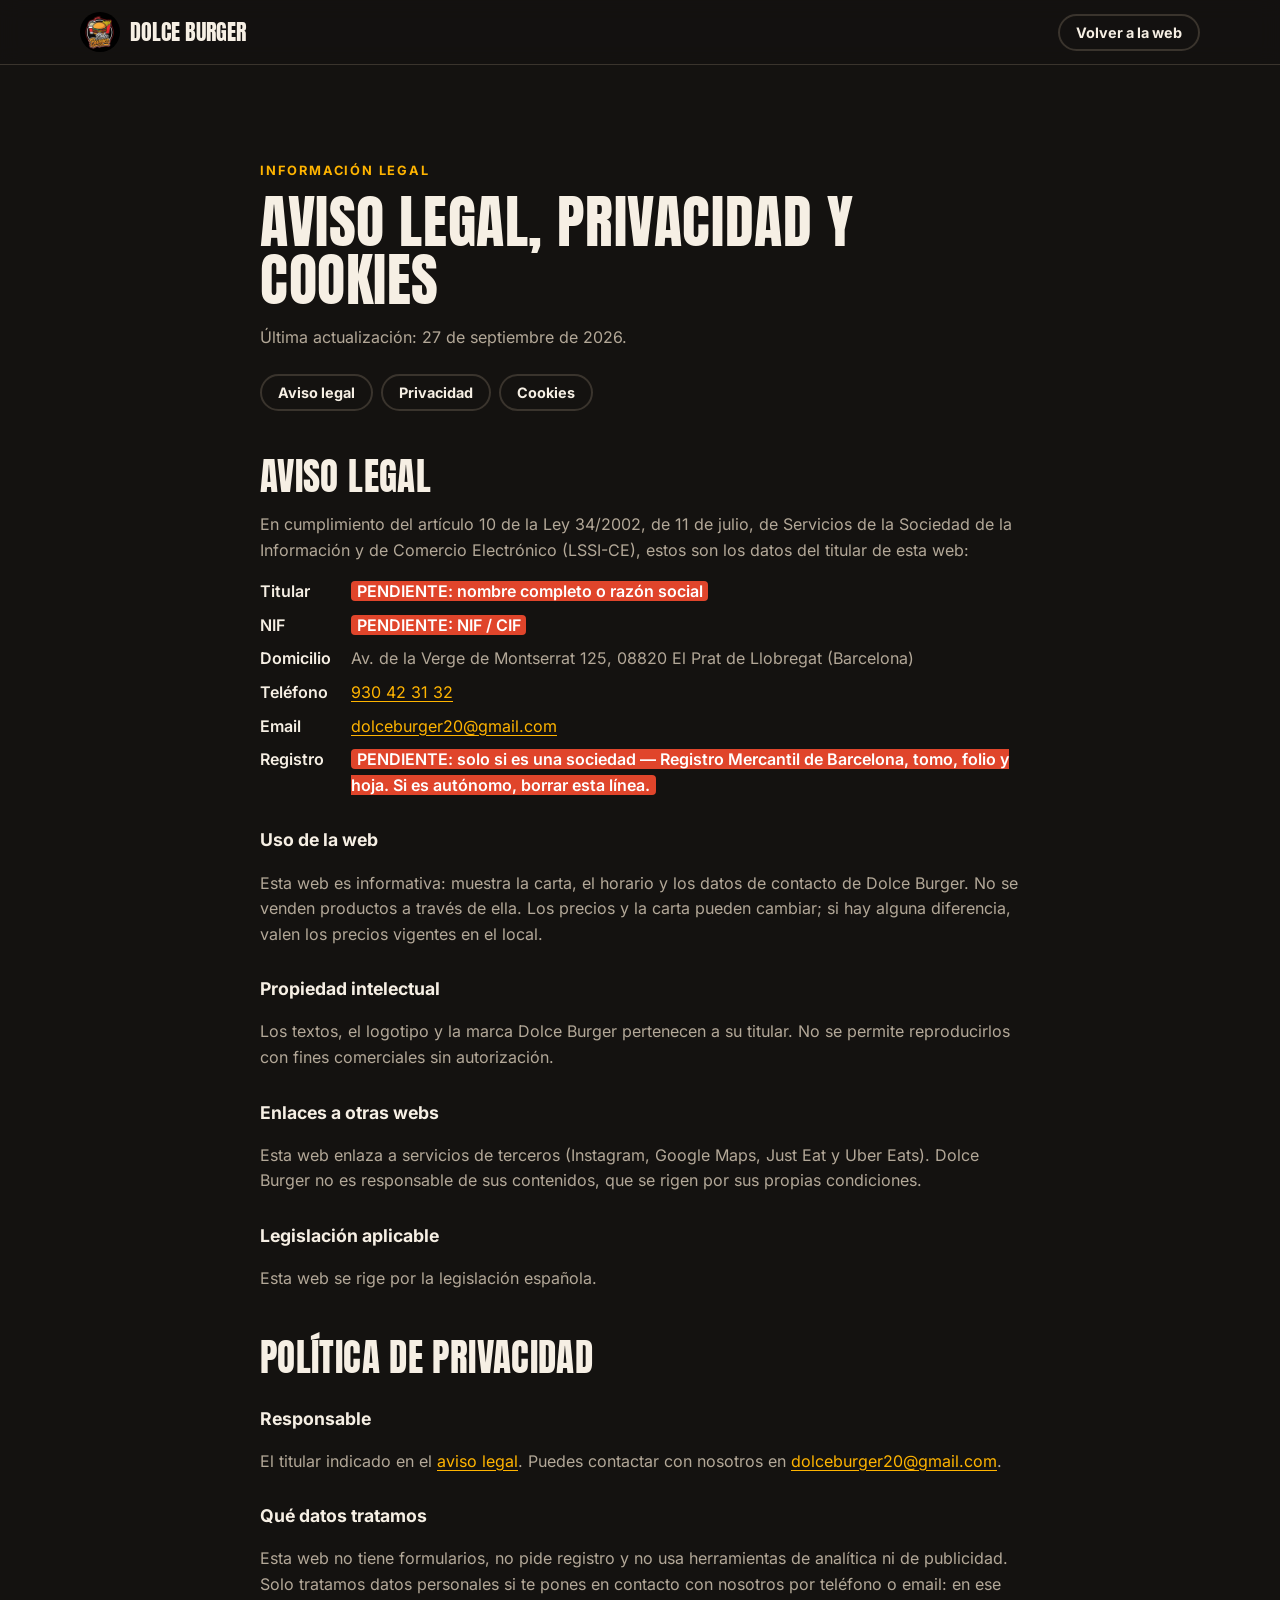
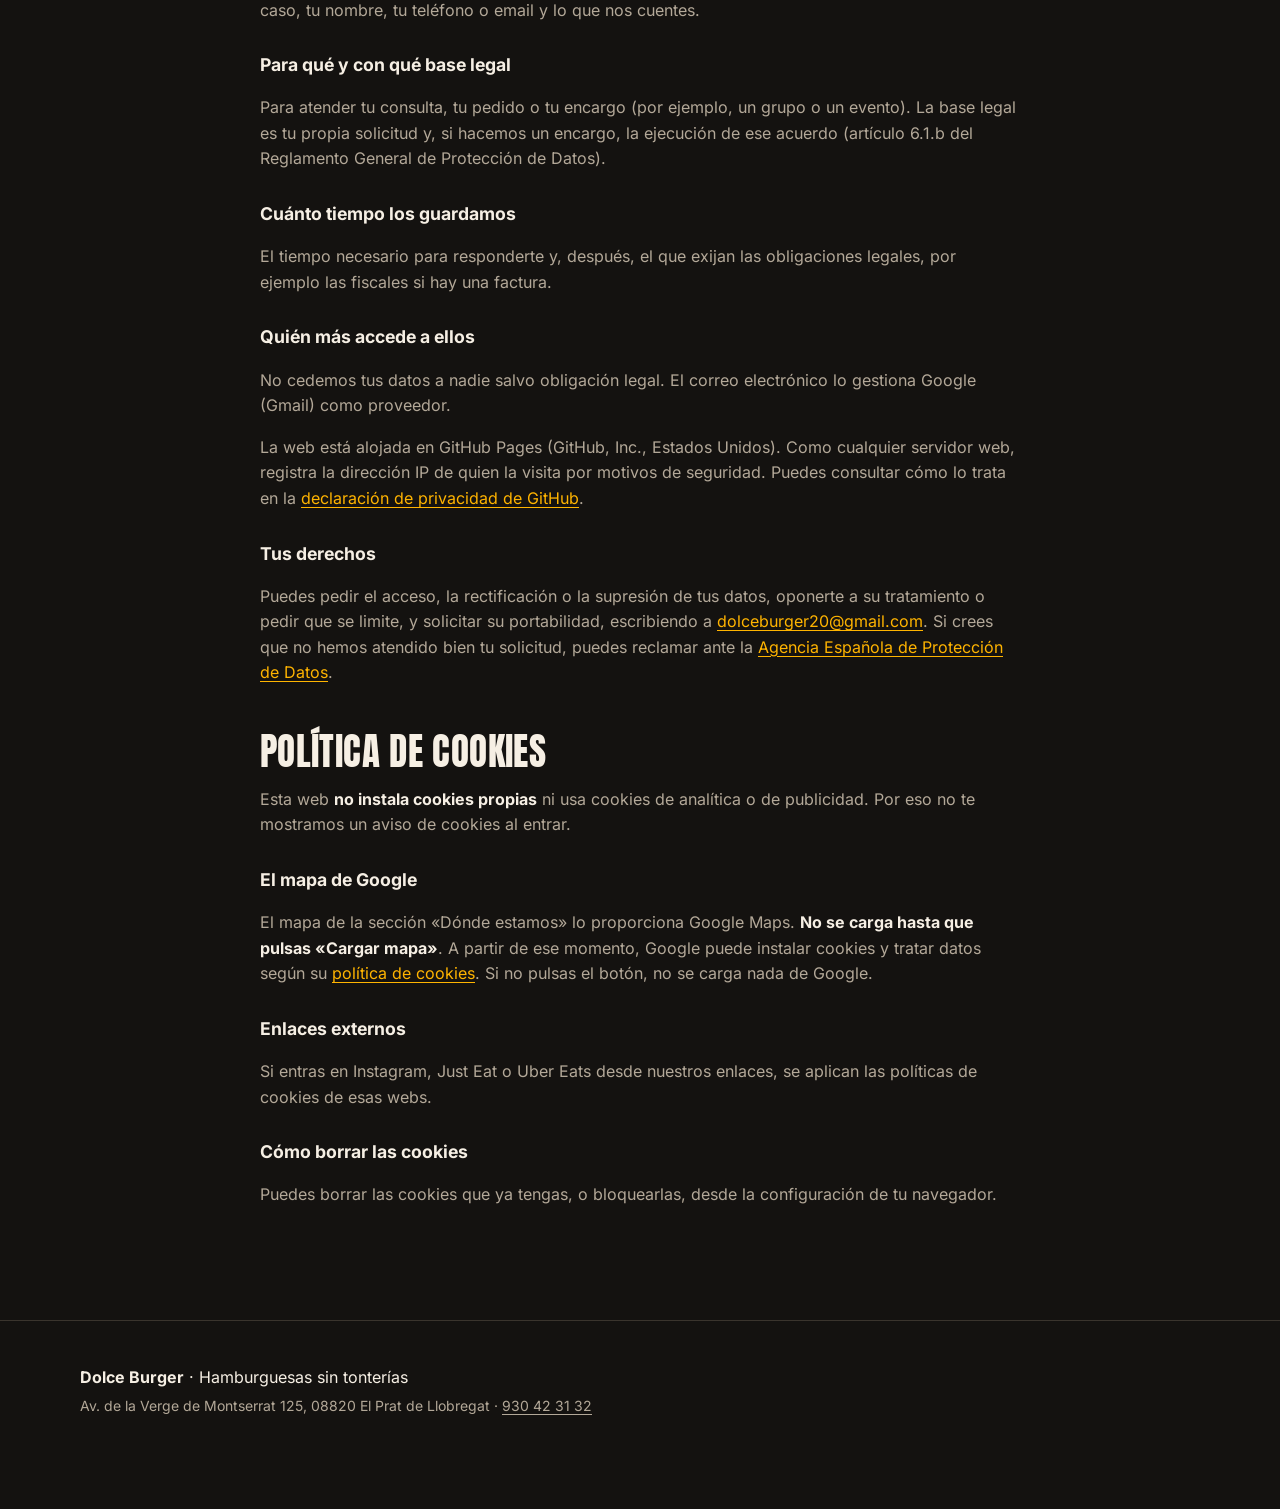
==== legal.html @ 3ff4ab02 "Carta real, fotos, textos legales y preparación para publicar - Carta con los precios del local (ant" ====
<!doctype html>
<html lang="es">
<head>
  <meta charset="utf-8">
  <meta name="viewport" content="width=device-width, initial-scale=1">
  <title>Aviso legal, privacidad y cookies · Dolce Burger</title>
  <meta name="description" content="Aviso legal, política de privacidad y política de cookies de la web de Dolce Burger, El Prat de Llobregat.">
  <meta name="theme-color" content="#141210">
  <link rel="canonical" href="https://shadowpj13.github.io/Dolce_Burger/legal.html">
  <link rel="icon" href="img/icon-32.png" sizes="32x32" type="image/png">
  <link rel="apple-touch-icon" href="img/icon-180.png">
  <link rel="stylesheet" href="css/styles.css">
</head>
<body>
  <header class="nav">
    <div class="container nav__inner">
      <a href="./" class="brand" aria-label="Dolce Burger, inicio">
        <img src="img/icon-180.png" alt="" class="brand__logo" width="40" height="40">
        <span>Dolce Burger</span>
      </a>
      <a href="./" class="btn btn--ghost btn--sm">Volver a la web</a>
    </div>
  </header>

  <main class="section legal">
    <div class="container container--narrow">
      <p class="eyebrow">Información legal</p>
      <h1>Aviso legal, privacidad y cookies</h1>
      <p>Última actualización: 27 de septiembre de 2026.</p>
      <nav class="legal__toc" aria-label="Secciones">
        <a class="btn btn--ghost btn--sm" href="#aviso-legal">Aviso legal</a>
        <a class="btn btn--ghost btn--sm" href="#privacidad">Privacidad</a>
        <a class="btn btn--ghost btn--sm" href="#cookies">Cookies</a>
      </nav>

      <section id="aviso-legal">
        <h2>Aviso legal</h2>
        <p>En cumplimiento del artículo 10 de la Ley 34/2002, de 11 de julio, de Servicios de la Sociedad de la Información y de Comercio Electrónico (LSSI-CE), estos son los datos del titular de esta web:</p>
        <dl>
          <dt>Titular</dt>
          <dd><mark class="todo">PENDIENTE: nombre completo o razón social</mark></dd>
          <dt>NIF</dt>
          <dd><mark class="todo">PENDIENTE: NIF / CIF</mark></dd>
          <dt>Domicilio</dt>
          <dd>Av. de la Verge de Montserrat 125, 08820 El Prat de Llobregat (Barcelona)</dd>
          <dt>Teléfono</dt>
          <dd><a href="tel:+34930423132">930 42 31 32</a></dd>
          <dt>Email</dt>
          <dd><a href="mailto:dolceburger20@gmail.com">dolceburger20@gmail.com</a></dd>
          <dt>Registro</dt>
          <dd><mark class="todo">PENDIENTE: solo si es una sociedad — Registro Mercantil de Barcelona, tomo, folio y hoja. Si es autónomo, borrar esta línea.</mark></dd>
        </dl>

        <h3>Uso de la web</h3>
        <p>Esta web es informativa: muestra la carta, el horario y los datos de contacto de Dolce Burger. No se venden productos a través de ella. Los precios y la carta pueden cambiar; si hay alguna diferencia, valen los precios vigentes en el local.</p>

        <h3>Propiedad intelectual</h3>
        <p>Los textos, el logotipo y la marca Dolce Burger pertenecen a su titular. No se permite reproducirlos con fines comerciales sin autorización.</p>

        <h3>Enlaces a otras webs</h3>
        <p>Esta web enlaza a servicios de terceros (Instagram, Google Maps, Just Eat y Uber Eats). Dolce Burger no es responsable de sus contenidos, que se rigen por sus propias condiciones.</p>

        <h3>Legislación aplicable</h3>
        <p>Esta web se rige por la legislación española.</p>
      </section>

      <section id="privacidad">
        <h2>Política de privacidad</h2>

        <h3>Responsable</h3>
        <p>El titular indicado en el <a href="#aviso-legal">aviso legal</a>. Puedes contactar con nosotros en <a href="mailto:dolceburger20@gmail.com">dolceburger20@gmail.com</a>.</p>

        <h3>Qué datos tratamos</h3>
        <p>Esta web no tiene formularios, no pide registro y no usa herramientas de analítica ni de publicidad. Solo tratamos datos personales si te pones en contacto con nosotros por teléfono o email: en ese caso, tu nombre, tu teléfono o email y lo que nos cuentes.</p>

        <h3>Para qué y con qué base legal</h3>
        <p>Para atender tu consulta, tu pedido o tu encargo (por ejemplo, un grupo o un evento). La base legal es tu propia solicitud y, si hacemos un encargo, la ejecución de ese acuerdo (artículo 6.1.b del Reglamento General de Protección de Datos).</p>

        <h3>Cuánto tiempo los guardamos</h3>
        <p>El tiempo necesario para responderte y, después, el que exijan las obligaciones legales, por ejemplo las fiscales si hay una factura.</p>

        <h3>Quién más accede a ellos</h3>
        <p>No cedemos tus datos a nadie salvo obligación legal. El correo electrónico lo gestiona Google (Gmail) como proveedor.</p>
        <p>La web está alojada en GitHub Pages (GitHub, Inc., Estados Unidos). Como cualquier servidor web, registra la dirección IP de quien la visita por motivos de seguridad. Puedes consultar cómo lo trata en la <a href="https://docs.github.com/es/site-policy/privacy-policies/github-general-privacy-statement" target="_blank" rel="noopener">declaración de privacidad de GitHub</a>.</p>

        <h3>Tus derechos</h3>
        <p>Puedes pedir el acceso, la rectificación o la supresión de tus datos, oponerte a su tratamiento o pedir que se limite, y solicitar su portabilidad, escribiendo a <a href="mailto:dolceburger20@gmail.com">dolceburger20@gmail.com</a>. Si crees que no hemos atendido bien tu solicitud, puedes reclamar ante la <a href="https://www.aepd.es" target="_blank" rel="noopener">Agencia Española de Protección de Datos</a>.</p>
      </section>

      <section id="cookies">
        <h2>Política de cookies</h2>
        <p>Esta web <strong>no instala cookies propias</strong> ni usa cookies de analítica o de publicidad. Por eso no te mostramos un aviso de cookies al entrar.</p>

        <h3>El mapa de Google</h3>
        <p>El mapa de la sección «Dónde estamos» lo proporciona Google Maps. <strong>No se carga hasta que pulsas «Cargar mapa»</strong>. A partir de ese momento, Google puede instalar cookies y tratar datos según su <a href="https://policies.google.com/technologies/cookies?hl=es" target="_blank" rel="noopener">política de cookies</a>. Si no pulsas el botón, no se carga nada de Google.</p>

        <h3>Enlaces externos</h3>
        <p>Si entras en Instagram, Just Eat o Uber Eats desde nuestros enlaces, se aplican las políticas de cookies de esas webs.</p>

        <h3>Cómo borrar las cookies</h3>
        <p>Puedes borrar las cookies que ya tengas, o bloquearlas, desde la configuración de tu navegador.</p>
      </section>
    </div>
  </main>

  <footer class="footer">
    <div class="container footer__inner">
      <p><strong>Dolce Burger</strong> · Hamburguesas sin tonterías</p>
      <p class="muted small">Av. de la Verge de Montserrat 125, 08820 El Prat de Llobregat · <a href="tel:+34930423132">930 42 31 32</a></p>
    </div>
  </footer>
</body>
</html>
---- css/styles.css ----
@font-face {
  font-family: "Anton";
  src: url("../fonts/anton-latin-400.woff2") format("woff2");
  font-weight: 400; font-style: normal; font-display: swap;
}
@font-face {
  font-family: "Inter";
  src: url("../fonts/inter-latin-var.woff2") format("woff2");
  font-weight: 100 900; font-style: normal; font-display: swap;
}

:root {
  --bg: #141210;
  --bg-alt: #1d1a17;
  --surface: #26221e;
  --line: #3a342d;
  --text: #f6efe4;
  --muted: #b3a898;
  --accent: #ffb400;
  --accent-ink: #1a1200;
  --red: #e0452b;
  --radius: 14px;
  --display: "Anton", Impact, "Arial Narrow", sans-serif;
  --body: "Inter", system-ui, -apple-system, "Segoe UI", Roboto, sans-serif;
}

*, *::before, *::after { box-sizing: border-box; }
html { scroll-behavior: smooth; scroll-padding-top: 72px; }
body {
  margin: 0;
  background: var(--bg);
  color: var(--text);
  font: 16px/1.6 var(--body);
  -webkit-font-smoothing: antialiased;
}
img { max-width: 100%; display: block; }
a { color: inherit; }
h1, h2 { font-family: var(--display); font-weight: 400; letter-spacing: .01em; line-height: 1; margin: 0; text-transform: uppercase; }
h2 { font-size: clamp(2rem, 5vw, 3.2rem); }

.container { width: min(1120px, 100% - 32px); margin-inline: auto; }
.muted { color: var(--muted); }
.small { font-size: .875rem; }
.eyebrow {
  color: var(--accent); text-transform: uppercase; letter-spacing: .14em;
  font-size: .8rem; font-weight: 700; margin: 0 0 .75rem;
}

/* Buttons */
.btn {
  display: inline-flex; align-items: center; justify-content: center; gap: .5rem;
  background: var(--accent); color: var(--accent-ink);
  border: 2px solid var(--accent); border-radius: 999px;
  padding: .85rem 1.5rem; font: 700 1rem var(--body);
  text-decoration: none; cursor: pointer;
  transition: transform .15s ease, background .15s ease, color .15s ease;
}
.btn:hover { transform: translateY(-2px); }
.btn--ghost { background: transparent; color: var(--text); border-color: var(--line); }
.btn--ghost:hover { border-color: var(--accent); color: var(--accent); }
.btn--sm { padding: .5rem 1rem; font-size: .9rem; }
:focus-visible { outline: 3px solid var(--accent); outline-offset: 3px; }

/* Nav */
.nav {
  position: sticky; top: 0; z-index: 50;
  background: rgba(20, 18, 16, .88); backdrop-filter: blur(10px);
  border-bottom: 1px solid var(--line);
}
.nav__inner { display: flex; align-items: center; justify-content: space-between; height: 64px; }
.brand { display: flex; align-items: center; gap: .6rem; text-decoration: none; font-family: var(--display); font-size: 1.4rem; text-transform: uppercase; }
.brand__logo { width: 40px; height: 40px; border-radius: 50%; object-fit: cover; }
.nav__links { display: flex; align-items: center; gap: 1.5rem; }
.nav__links a:not(.btn) { text-decoration: none; color: var(--muted); font-weight: 500; }
.nav__links a:not(.btn):hover { color: var(--text); }
.nav__toggle { display: none; background: none; border: 0; padding: 8px; cursor: pointer; }
.nav__toggle span { display: block; width: 24px; height: 2px; margin: 5px 0; background: var(--text); transition: transform .2s, opacity .2s; }

@media (max-width: 760px) {
  .nav__toggle { display: block; }
  .nav__links {
    position: absolute; inset: 64px 0 auto; flex-direction: column; align-items: stretch; gap: 0;
    background: var(--bg); border-bottom: 1px solid var(--line);
    padding: .5rem 16px 1rem; display: none;
  }
  .nav__links.open { display: flex; }
  .nav__links a:not(.btn) { padding: .8rem 0; border-bottom: 1px solid var(--line); }
  .nav__links .btn { margin-top: 1rem; }
  .nav__toggle[aria-expanded="true"] span:nth-child(1) { transform: translateY(7px) rotate(45deg); }
  .nav__toggle[aria-expanded="true"] span:nth-child(2) { opacity: 0; }
  .nav__toggle[aria-expanded="true"] span:nth-child(3) { transform: translateY(-7px) rotate(-45deg); }
}

/* Hero */
.hero {
  position: relative; overflow: hidden;
  background:
    radial-gradient(60% 80% at 85% 40%, rgba(255, 180, 0, .18), transparent 70%),
    radial-gradient(40% 50% at 10% 100%, rgba(224, 69, 43, .15), transparent 70%);
}
.hero__inner { display: grid; grid-template-columns: 1.2fr 1fr; gap: 2rem; align-items: center; padding: clamp(3rem, 8vw, 6.5rem) 0; }
.hero h1 { font-size: clamp(2.4rem, 7vw, 5.5rem); overflow-wrap: anywhere; }
.hero h1 span { color: var(--accent); }
.hero__lead { font-size: 1.15rem; color: var(--muted); max-width: 32rem; margin: 1.25rem 0 2rem; }
.hero__cta { display: flex; flex-wrap: wrap; gap: .75rem; }
.status { margin: 1.5rem 0 0; font-weight: 600; display: flex; align-items: center; gap: .5rem; min-height: 1.6em; }
.status::before { content: ""; width: 10px; height: 10px; border-radius: 50%; background: var(--muted); }
.status.is-open::before { background: #3ecf6e; box-shadow: 0 0 0 4px rgba(62, 207, 110, .2); }
.status.is-closed::before { background: var(--red); }
.status:empty::before { display: none; }

/* Hero photo */
.hero__art { display: grid; place-items: center; }
.hero__art img {
  width: min(560px, 100%); height: auto;
  /* La foto tiene fondo negro: se funde con el fondo de la página */
  -webkit-mask-image: radial-gradient(ellipse 50% 50% at 50% 50%, #000 62%, transparent 100%);
  mask-image: radial-gradient(ellipse 50% 50% at 50% 50%, #000 62%, transparent 100%);
}
@media (prefers-reduced-motion: reduce) { html { scroll-behavior: auto; } }

@media (max-width: 760px) {
  .hero__inner { grid-template-columns: 1fr; padding-top: 1.5rem; }
  .hero__art { order: -1; }
  .hero__art img { width: min(420px, 100%); margin-bottom: -1.5rem; }
}

/* Strip */
.strip { background: var(--accent); color: var(--accent-ink); }
.strip__inner { display: grid; grid-template-columns: repeat(6, 1fr); gap: 1rem; padding: 1.25rem 0; }
.strip__inner div { display: flex; flex-direction: column; }
.strip strong { font-family: var(--display); font-weight: 400; font-size: clamp(1.25rem, 1.8vw, 1.5rem); text-transform: uppercase; line-height: 1.1; }
.strip span { font-size: .85rem; font-weight: 500; line-height: 1.35; }
@media (max-width: 1000px) { .strip__inner { grid-template-columns: repeat(3, 1fr); row-gap: 1.25rem; } }
@media (max-width: 760px) { .strip__inner { grid-template-columns: repeat(2, 1fr); } }

/* Sections */
.section { padding: clamp(3.5rem, 8vw, 6rem) 0; }
.section--alt { background: var(--bg-alt); }
.section__head { margin-bottom: 2rem; }
.section__head p.muted { margin: .6rem 0 0; }

/* Menu */
.tabs { display: flex; gap: .5rem; overflow-x: auto; padding-bottom: .5rem; margin-bottom: 1.5rem; scrollbar-width: none; }
.tabs::-webkit-scrollbar { display: none; }
.tab {
  flex: none; background: var(--surface); color: var(--muted); border: 1px solid var(--line);
  border-radius: 999px; padding: .55rem 1.1rem; font: 600 .95rem var(--body); cursor: pointer;
}
.tab[aria-pressed="true"] { background: var(--accent); color: var(--accent-ink); border-color: var(--accent); }
.menu-grid { display: grid; grid-template-columns: repeat(auto-fill, minmax(300px, 1fr)); gap: 1rem; }
.dish {
  background: var(--surface); border: 1px solid var(--line); border-radius: var(--radius);
  padding: 1.25rem 1.25rem 1.1rem; display: flex; flex-direction: column; gap: .4rem;
  transition: border-color .15s, transform .15s;
}
.dish:hover { border-color: var(--accent); transform: translateY(-2px); }
.dish--media { position: relative; overflow: hidden; }
.dish__img {
  display: block; width: calc(100% + 2.5rem); max-width: none; height: auto; aspect-ratio: 4 / 3; object-fit: cover;
  margin: -1.25rem -1.25rem .6rem; background: #0d0c0b;
}
.dish__img--none { background: #000 url("../img/icon-180.png") center / 84px no-repeat; }
.dish--media .badge { position: absolute; top: .75rem; left: .75rem; }
.dish__top { display: flex; justify-content: space-between; align-items: baseline; gap: 1rem; }
.dish h3 { margin: 0; font-size: 1.1rem; }
.dish__price { color: var(--accent); font-weight: 700; white-space: nowrap; }
.dish p { margin: 0; color: var(--muted); font-size: .93rem; }
.dish__variants { margin: .1rem 0 0; color: var(--muted); font-size: .85rem; }
.dish__variants b { color: var(--accent); font-weight: 700; }
.menu-grid--compact { grid-template-columns: repeat(auto-fill, minmax(215px, 1fr)); }
.menu-grid--compact .dish { padding: 1rem 1.1rem; }
.menu-grid--compact .dish h3 { font-size: 1rem; }
.badge { align-self: flex-start; background: var(--red); color: #fff; font-size: .7rem; font-weight: 700; text-transform: uppercase; letter-spacing: .08em; padding: .15rem .5rem; border-radius: 6px; }
.menu-foot { display: flex; flex-wrap: wrap; align-items: center; justify-content: space-between; gap: 1rem; margin-top: 1.75rem; }
.menu-foot p { margin: 0; }

/* Hours */
.split { display: grid; grid-template-columns: 1fr 1fr; gap: 3rem; align-items: center; }
.split p.muted { margin-top: 1rem; }
.hours { width: 100%; border-collapse: collapse; background: var(--surface); border-radius: var(--radius); overflow: hidden; }
.hours th, .hours td { padding: .9rem 1.25rem; text-align: left; border-bottom: 1px solid var(--line); }
.hours tr:last-child th, .hours tr:last-child td { border-bottom: 0; }
.hours th { font-weight: 600; }
.hours td { text-align: right; color: var(--muted); }
.hours tr.is-today { background: rgba(255, 180, 0, .12); }
.hours tr.is-today th::after { content: "Hoy"; margin-left: .5rem; font-size: .7rem; background: var(--accent); color: var(--accent-ink); padding: .1rem .45rem; border-radius: 6px; vertical-align: middle; }
.hours tr.is-today td { color: var(--text); }
.hours small { color: var(--accent); font-size: .75rem; font-weight: 600; }
@media (max-width: 760px) { .split { grid-template-columns: 1fr; gap: 1.5rem; } }

/* Map */
.map { border-radius: var(--radius); overflow: hidden; border: 1px solid var(--line); aspect-ratio: 16 / 7; background: var(--surface); }
.map iframe { width: 100%; height: 100%; border: 0; filter: grayscale(.3) contrast(1.05); }
.map__consent {
  height: 100%; display: flex; flex-direction: column; align-items: center; justify-content: center; gap: .9rem;
  padding: 1.5rem; text-align: center;
  background: radial-gradient(60% 80% at 50% 50%, rgba(255, 180, 0, .08), transparent 70%);
}
.map__consent p { margin: 0; max-width: 28rem; color: var(--muted); }
@media (max-width: 760px) { .map { aspect-ratio: 4 / 3; } }
.map__link { margin-top: 1rem; }

/* Contact */
.cards { display: grid; grid-template-columns: repeat(3, 1fr); gap: 1rem; }
.card {
  background: var(--surface); border: 1px solid var(--line); border-radius: var(--radius);
  padding: 1.5rem; text-decoration: none; display: flex; flex-direction: column; gap: .3rem;
  transition: border-color .15s, transform .15s; min-width: 0;
}
.card strong { font-size: 1.15rem; overflow-wrap: anywhere; }
.card:hover { border-color: var(--accent); transform: translateY(-2px); }
.card__label { color: var(--accent); text-transform: uppercase; letter-spacing: .12em; font-size: .75rem; font-weight: 700; }
@media (max-width: 760px) { .cards { grid-template-columns: 1fr; } }
.delivery { margin-top: 1.5rem; display: flex; flex-wrap: wrap; gap: .75rem 1.25rem; align-items: center; }
.delivery a { font-weight: 600; text-decoration-color: var(--accent); text-underline-offset: 4px; }

/* Footer */
.footer { border-top: 1px solid var(--line); padding: 2.5rem 0 5.5rem; }
.footer__inner p { margin: .25rem 0; }
.footer a { text-underline-offset: 3px; }
.footer a:hover { color: var(--accent); }

/* Página legal */
.container--narrow { width: min(760px, 100% - 32px); }
.legal h1 { font-size: clamp(2.2rem, 7vw, 3.6rem); margin-bottom: .75rem; }
.legal h2 { font-size: clamp(1.7rem, 4vw, 2.3rem); margin: 3rem 0 1rem; scroll-margin-top: 80px; }
.legal h3 { font-size: 1.1rem; margin: 1.75rem 0 .5rem; }
.legal p:not(.eyebrow), .legal li { color: var(--muted); }
.legal strong, .legal dt { color: var(--text); }
.legal a:not(.btn) { color: var(--accent); text-underline-offset: 3px; }
.legal dl { display: grid; grid-template-columns: max-content 1fr; gap: .5rem 1.25rem; margin: 1rem 0; }
.legal dt { font-weight: 600; }
.legal dd { margin: 0; color: var(--muted); }
@media (max-width: 560px) { .legal dl { grid-template-columns: 1fr; gap: .1rem; } .legal dd { margin-bottom: .6rem; } }
.legal__toc { display: flex; flex-wrap: wrap; gap: .5rem; margin: 1.5rem 0 0; }
.todo { background: var(--red); color: #fff; padding: 0 .35rem; border-radius: 4px; font-weight: 600; }

/* Floating call button (mobile) */
.fab {
  position: fixed; right: 16px; bottom: 16px; z-index: 60; display: none;
  background: var(--accent); color: var(--accent-ink); font-weight: 700; text-decoration: none;
  padding: .9rem 1.4rem; border-radius: 999px; box-shadow: 0 10px 30px rgba(0,0,0,.45);
}
@media (max-width: 760px) { .fab { display: inline-flex; } }

/* Lightbox */
.lightbox { border: 0; padding: 0; background: transparent; max-width: min(900px, 94vw); max-height: 92vh; }
.lightbox::backdrop { background: rgba(0,0,0,.8); }
.lightbox img { max-height: 90vh; width: auto; margin: auto; border-radius: 10px; }
.lightbox__close {
  position: absolute; top: 8px; right: 8px; width: 40px; height: 40px; border-radius: 50%;
  border: 0; background: var(--accent); color: var(--accent-ink); font-size: 1.6rem; line-height: 1; cursor: pointer;
}
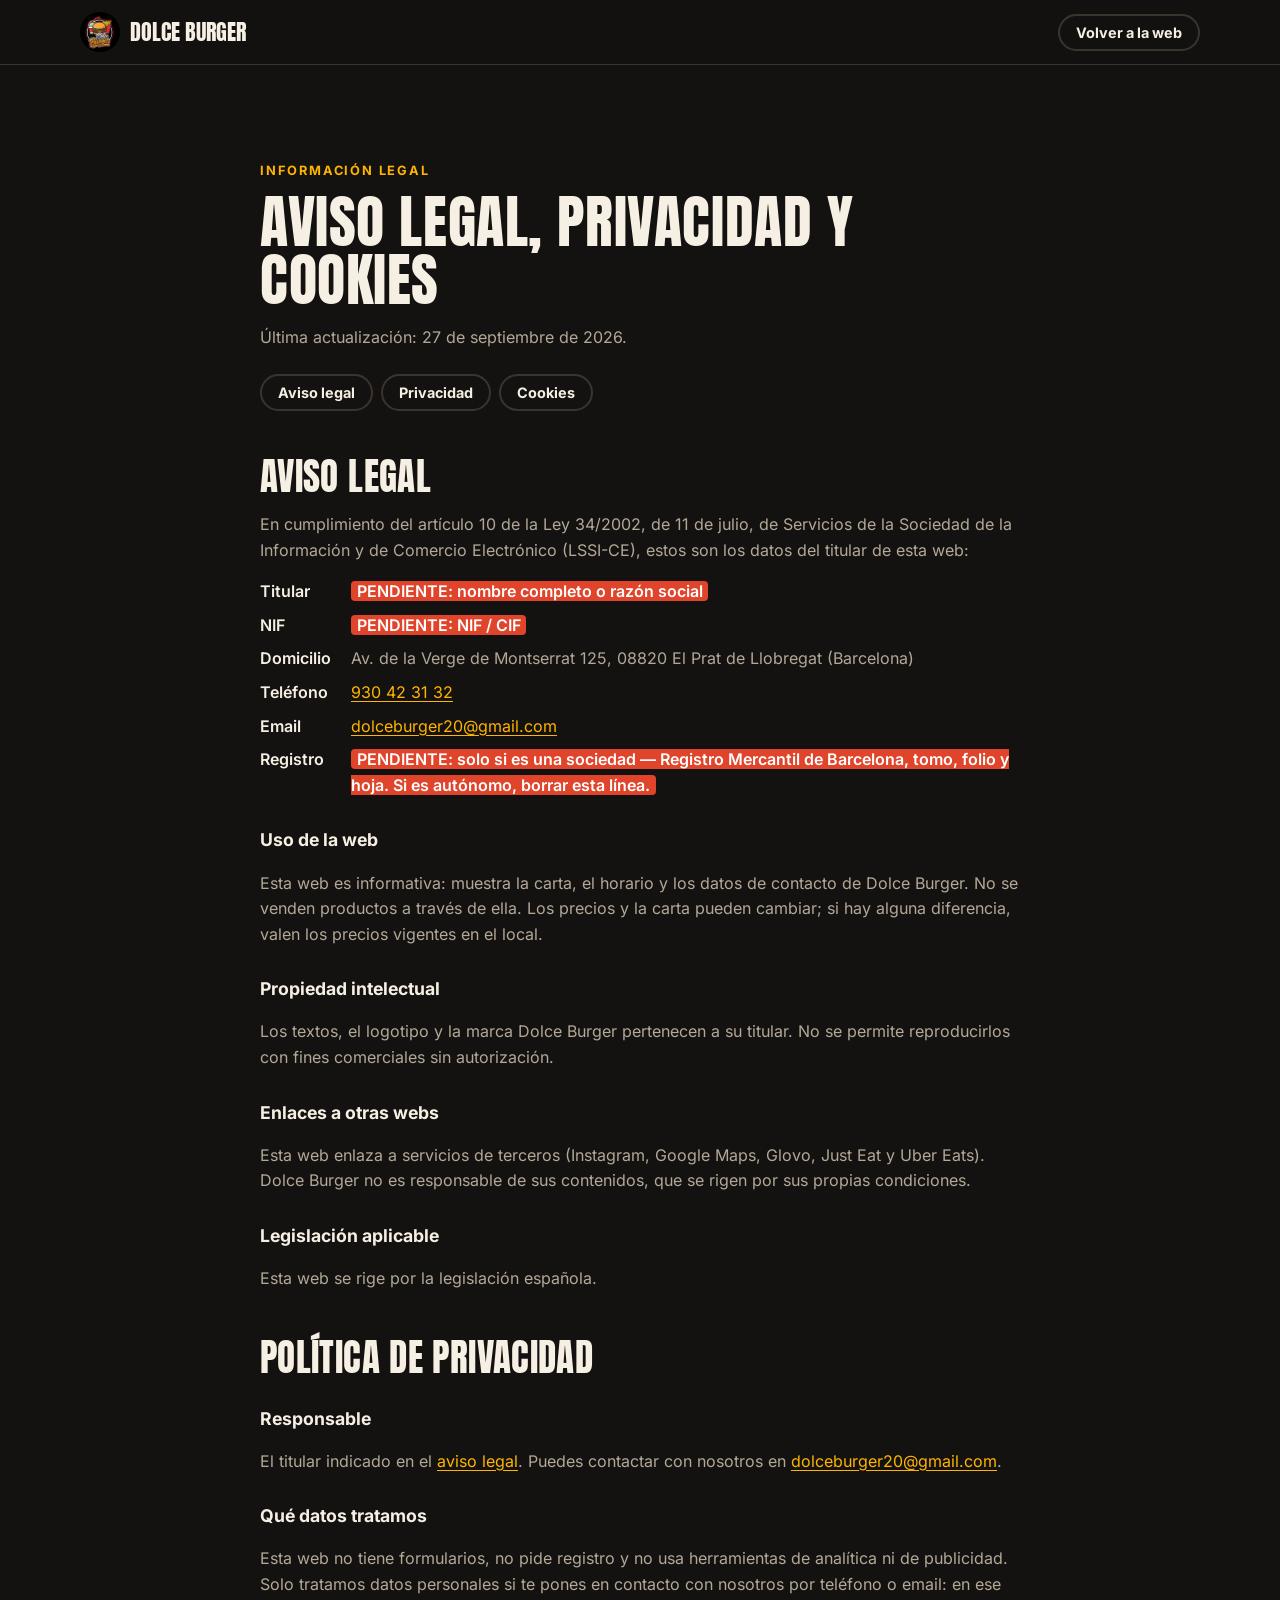
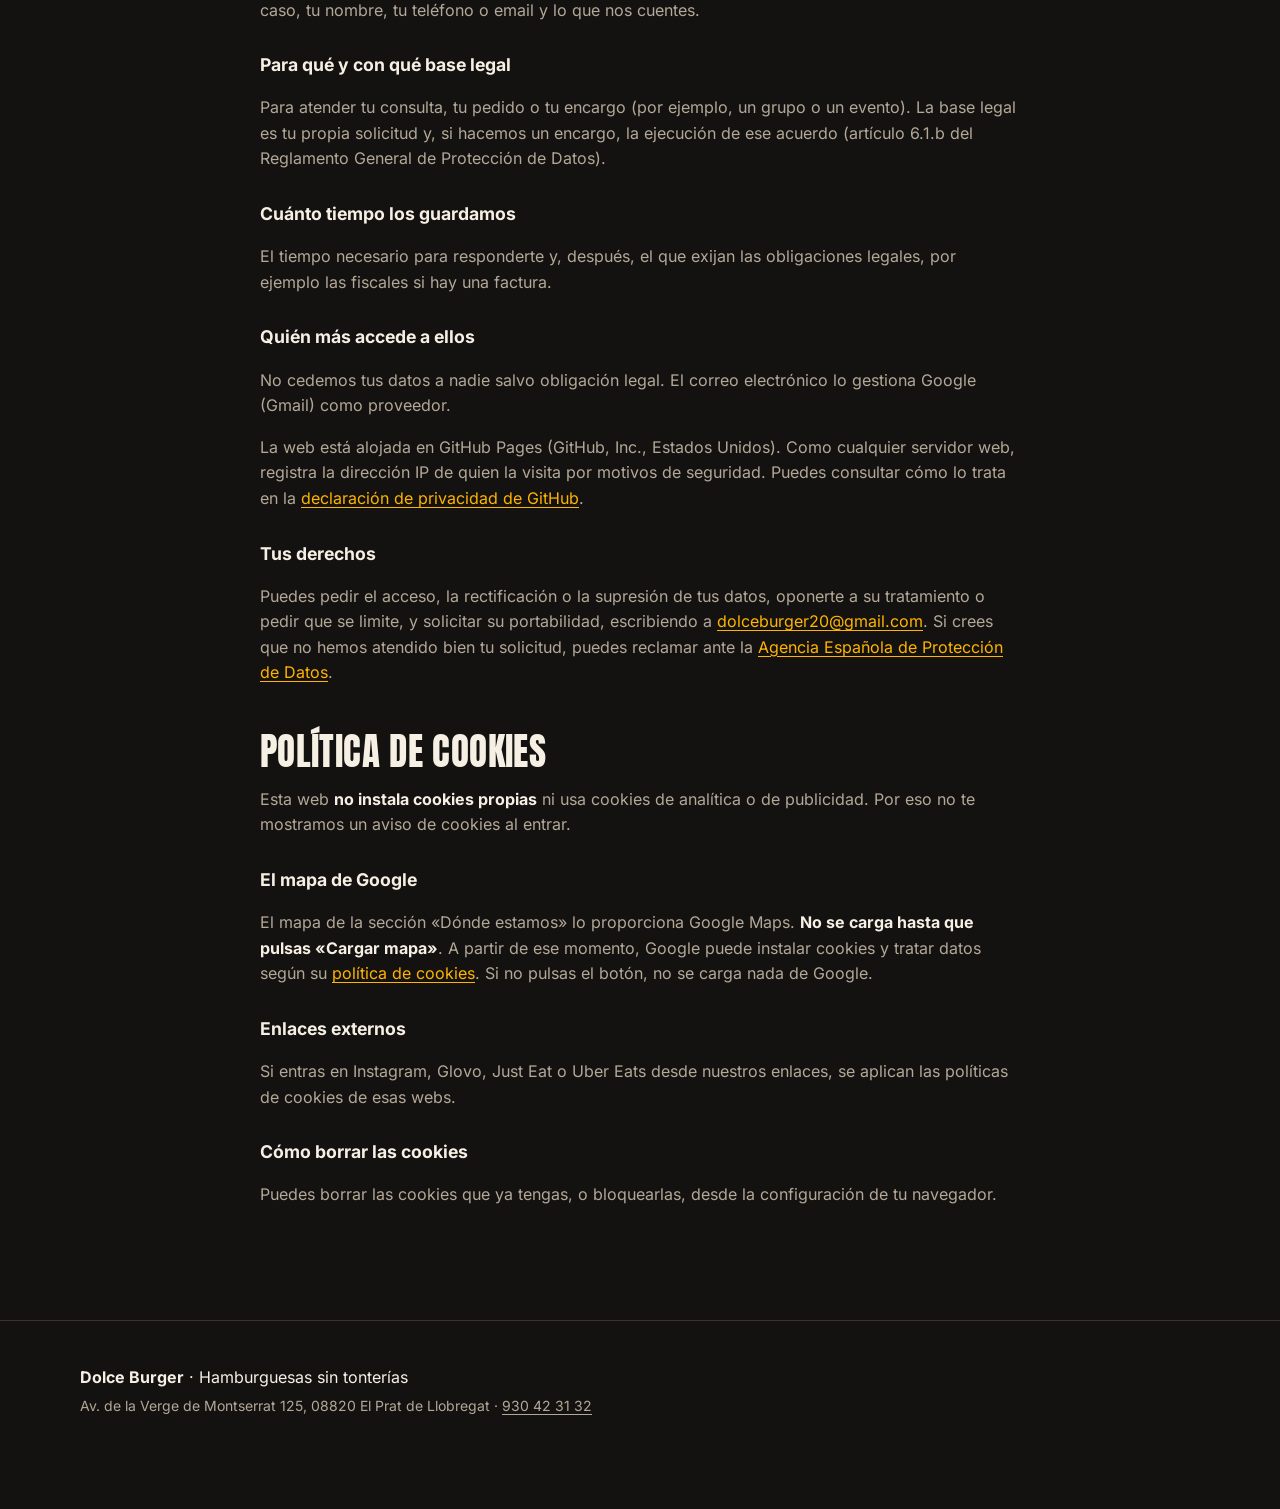
==== commit ac7aa9dd: "Añade el botón para pedir en Glovo - Botón "Pedir en Glovo" en la portada, junto a "Llamar y pedir"." ====
--- a/legal.html
+++ b/legal.html
@@ -58,7 +58,7 @@
         <p>Los textos, el logotipo y la marca Dolce Burger pertenecen a su titular. No se permite reproducirlos con fines comerciales sin autorización.</p>
 
         <h3>Enlaces a otras webs</h3>
-        <p>Esta web enlaza a servicios de terceros (Instagram, Google Maps, Just Eat y Uber Eats). Dolce Burger no es responsable de sus contenidos, que se rigen por sus propias condiciones.</p>
+        <p>Esta web enlaza a servicios de terceros (Instagram, Google Maps, Glovo, Just Eat y Uber Eats). Dolce Burger no es responsable de sus contenidos, que se rigen por sus propias condiciones.</p>
 
         <h3>Legislación aplicable</h3>
         <p>Esta web se rige por la legislación española.</p>
@@ -95,7 +95,7 @@
         <p>El mapa de la sección «Dónde estamos» lo proporciona Google Maps. <strong>No se carga hasta que pulsas «Cargar mapa»</strong>. A partir de ese momento, Google puede instalar cookies y tratar datos según su <a href="https://policies.google.com/technologies/cookies?hl=es" target="_blank" rel="noopener">política de cookies</a>. Si no pulsas el botón, no se carga nada de Google.</p>
 
         <h3>Enlaces externos</h3>
-        <p>Si entras en Instagram, Just Eat o Uber Eats desde nuestros enlaces, se aplican las políticas de cookies de esas webs.</p>
+        <p>Si entras en Instagram, Glovo, Just Eat o Uber Eats desde nuestros enlaces, se aplican las políticas de cookies de esas webs.</p>
 
         <h3>Cómo borrar las cookies</h3>
         <p>Puedes borrar las cookies que ya tengas, o bloquearlas, desde la configuración de tu navegador.</p>
--- a/css/styles.css
+++ b/css/styles.css
@@ -58,6 +58,8 @@
 .btn:hover { transform: translateY(-2px); }
 .btn--ghost { background: transparent; color: var(--text); border-color: var(--line); }
 .btn--ghost:hover { border-color: var(--accent); color: var(--accent); }
+.btn--outline { background: transparent; color: var(--accent); border-color: var(--accent); }
+.btn--outline:hover { background: var(--accent); color: var(--accent-ink); }
 .btn--sm { padding: .5rem 1rem; font-size: .9rem; }
 :focus-visible { outline: 3px solid var(--accent); outline-offset: 3px; }
 
